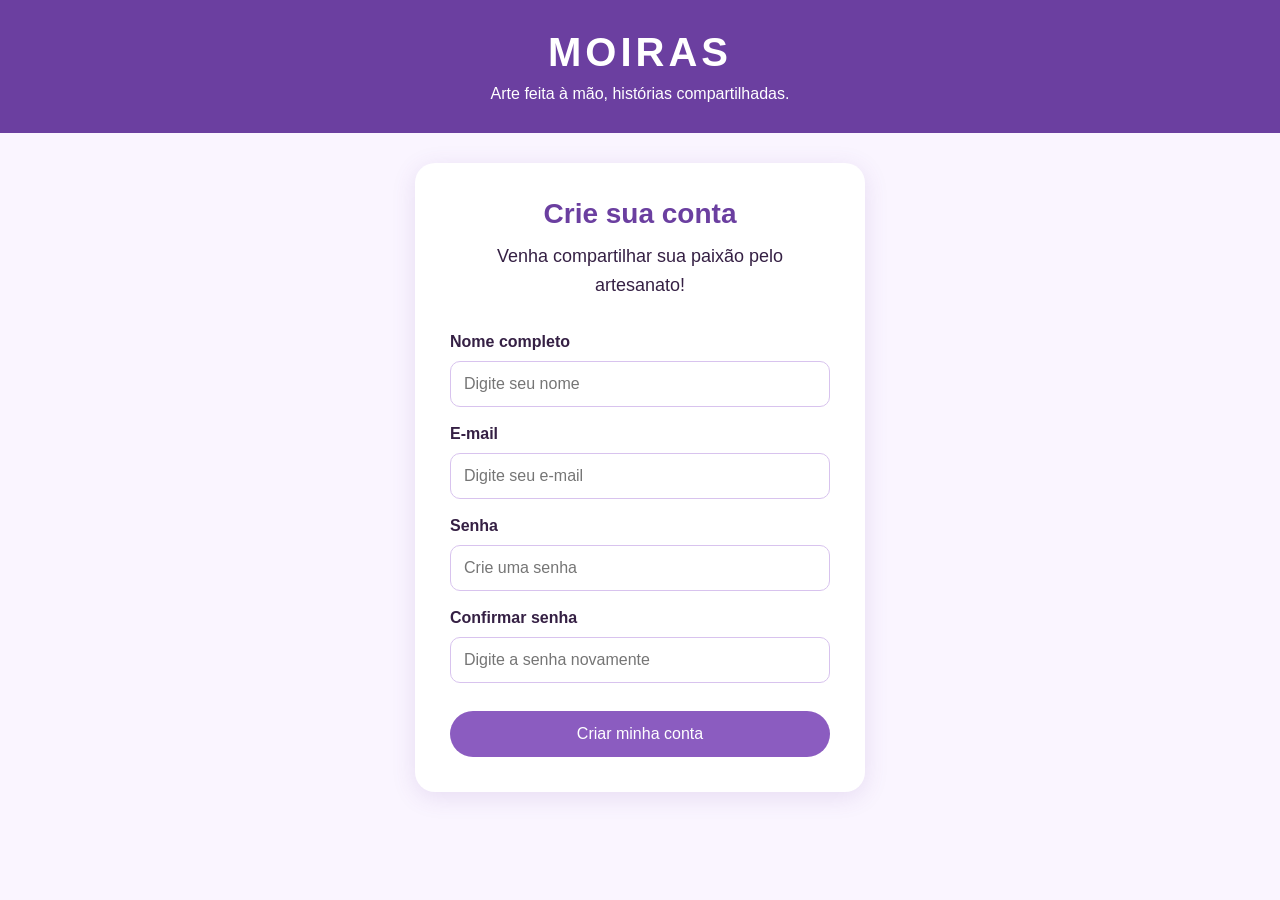
==== cadastro.html @ e97f810f "Atualiza funcionalidades da MOIRAS" ====
<!DOCTYPE html>
<html lang="pt-BR">
<head>
    <meta charset="UTF-8">
    <meta name="viewport" content="width=device-width, initial-scale=1.0">
    <title>Cadastro | MOIRAS</title>
    <link rel="stylesheet" href="style.css">
</head>
<body>

    <header>
        <h1>MOIRAS</h1>
        <p>Arte feita à mão, histórias compartilhadas.</p>
    </header>

    <main class="pagina-autenticacao">
        <section class="caixa-autenticacao">
            <h2>Crie sua conta </h2>
            <p>Venha compartilhar sua paixão pelo artesanato!</p>

           <form action="cadastro.php" method="POST" id="form-cadastro">
                <label for="nome">Nome completo</label>
                <input type="text" id="nome" name="nome"
                       placeholder="Digite seu nome" required>

                <label for="email">E-mail</label>
                <input type="email" id="email" name="email"
                       placeholder="Digite seu e-mail" required>

                <label for="senha">Senha</label>
                <input type="password" id="senha" name="senha"
                       placeholder="Crie uma senha" required minlength="6">

                <label for="confirmar-senha">Confirmar senha</label>
                <input type="password" id="confirmar-senha"
                       name="confirmar-senha"
                       placeholder="Digite a senha novamente"
                       required minlength="6">

                <button type="submit">Criar minha conta</button>
            </form>
---- style.css ----
* {
    margin: 0;
    padding: 0;
    box-sizing: border-box;
}

body {
    font-family: Arial, sans-serif;
    background-color: #faf5ff;
    color: #352044;
}

header {
    background-color: #6b3fa0;
    color: white;
    text-align: center;
    padding: 30px 20px;
}

header h1 {
    font-size: 40px;
    letter-spacing: 4px;
}

header p {
    margin-top: 10px;
}

main {
    width: 100%;
    max-width: 800px;
    margin: 60px auto;
    padding: 40px 20px;
    text-align: center;
}

main h2 {
    color: #6b3fa0;
    font-size: 32px;
    margin-bottom: 20px;
}

main p {
    font-size: 18px;
    line-height: 1.7;
    margin-bottom: 15px;
}

button {
    background-color: #8b5cc0;
    color: white;
    border: none;
    padding: 14px 28px;
    border-radius: 25px;
    font-size: 16px;
    cursor: pointer;
    margin-top: 20px;
}

button:hover {
    background-color: #5b2f87;
}

.menu {
    background-color: white;
    display: flex;
    justify-content: center;
    align-items: center;
    gap: 30px;
    padding: 18px;
    flex-wrap: wrap;
    box-shadow: 0 2px 8px #00000010;
}

.menu a {
    color: #6b3fa0;
    text-decoration: none;
    font-weight: bold;
    font-size: 16px;
    transition: color 0.3s ease;
}

.menu a:hover {
    color: #b08ae0;
}

.barra-pesquisa {
    display: flex;
    align-items: center;
    justify-content: center;
    gap: 10px;
    width: 100%;
    max-width: 700px;
    margin: 25px auto;
    padding: 0 20px;
}

.barra-pesquisa input {
    flex: 1;
    min-width: 0;
    padding: 13px 16px;
    border: 1px solid #d8c3ee;
    border-radius: 25px;
    font-size: 16px;
}

.categorias,
.publicacoes {
    padding: 40px 20px;
    text-align: center;
}

.categorias h2,
.publicacoes h2 {
    color: #6b3fa0;
    margin-bottom: 12px;
}

.lista-categorias,
.lista-publicacoes {
    display: flex;
    flex-wrap: wrap;
    justify-content: center;
    align-items: stretch;
    gap: 20px;
    margin-top: 25px;
}

.categoria {
    background-color: white;
    border-radius: 15px;
    padding: 25px;
    width: 180px;
    box-shadow: 0 3px 12px #00000010;
    cursor: pointer;
    transition: transform 0.3s ease, box-shadow 0.3s ease;
}

.categoria:hover {
    transform: translateY(-6px);
    box-shadow: 0 8px 20px #6b3fa033;
}

.categoria span {
    font-size: 40px;
}

.categoria h3 {
    color: #6b3fa0;
    margin-top: 12px;
}

.publicacao {
    background-color: white;
    border-radius: 16px;
    width: 280px;
    min-width: 0;
    overflow: hidden;
    box-shadow: 0 4px 14px #00000012;
    text-align: left;
    transition: transform 0.3s ease, box-shadow 0.3s ease;
}

.publicacao:hover {
    transform: translateY(-5px);
    box-shadow: 0 8px 22px #6b3fa033;
}

.imagem-publicacao {
    background-color: #eadcf8;
    min-height: 140px;
    display: flex;
    align-items: center;
    justify-content: center;
    font-size: 64px;
}

.imagem-publicacao img {
    display: block;
    width: 100%;
    height: 200px;
    object-fit: cover;
}

.conteudo-publicacao {
    padding: 20px;
}

.conteudo-publicacao h3 {
    color: #6b3fa0;
    margin-bottom: 10px;
}

.conteudo-publicacao p {
    line-height: 1.5;
    margin-bottom: 14px;
}

.conteudo-publicacao span {
    display: block;
    color: #777;
    font-size: 13px;
    margin-bottom: 12px;
}

.conteudo-publicacao button {
    margin-top: 0;
}


@media (max-width: 900px) {
    main {
        max-width: 100%;
        padding: 30px 20px;
    }

    .categoria {
        width: calc(50% - 20px);
    }

    .publicacao {
        width: calc(50% - 15px);
    }
}


@media (max-width: 600px) {
    header {
        padding: 24px 15px;
    }

    header h1 {
        font-size: 30px;
        letter-spacing: 3px;
    }

    .menu {
        gap: 10px;
        padding: 12px 8px;
    }

    .menu a {
        font-size: 13px;
        padding: 5px 2px;
    }

    main {
        margin: 20px auto;
        padding: 25px 15px;
    }

    main h2 {
        font-size: 25px;
    }

    main p {
        font-size: 16px;
    }

    .barra-pesquisa {
        flex-direction: column;
        padding: 0 15px;
    }

    .barra-pesquisa input,
    .barra-pesquisa button {
        width: 100%;
        max-width: 100%;
    }

    .categoria,
    .publicacao {
        width: 100%;
        max-width: 380px;
    }

    .lista-categorias,
    .lista-publicacoes {
        gap: 16px;
    }

    .conteudo-publicacao {
        padding: 16px;
    }
}

.pagina-autenticacao {
    min-height: 70vh;
    display: flex;
    justify-content: center;
    align-items: center;
    padding: 30px 20px;
    margin: 0 auto;
}

.caixa-autenticacao {
    background-color: white;
    width: 100%;
    max-width: 450px;
    padding: 35px;
    border-radius: 20px;
    box-shadow: 0 5px 25px #6b3fa022;
    text-align: left;
}

.caixa-autenticacao h2 {
    color: #6b3fa0;
    text-align: center;
    font-size: 28px;
    margin-bottom: 12px;
}

.caixa-autenticacao > p {
    text-align: center;
    line-height: 1.6;
    margin-bottom: 25px;
}

#form-cadastro {
    display: flex;
    flex-direction: column;
    gap: 10px;
}

#form-cadastro label {
    color: #352044;
    font-weight: bold;
    margin-top: 8px;
}

#form-cadastro input {
    width: 100%;
    padding: 13px;
    border: 1px solid #d8c3ee;
    border-radius: 10px;
    font-size: 16px;
    outline: none;
}

#form-cadastro input:focus {
    border-color: #8b5cc0;
    box-shadow: 0 0 0 3px #8b5cc022;
}

#form-cadastro button {
    width: 100%;
    margin-top: 18px;
}

.alternar-autenticacao {
    margin-top: 22px;
    font-size: 15px;
}

.caixa-autenticacao a {
    color: #6b3fa0;
    font-weight: bold;
    text-decoration: none;
}

.caixa-autenticacao a:hover {
    text-decoration: underline;
}

.voltar-inicio {
    display: block;
    text-align: center;
    margin-top: 18px;
}

@media (max-width: 480px) {
    .caixa-autenticacao {
        padding: 25px 20px;
    }
}
/* Logo do MOIRAS */
.logo-moiras {
    width: 180px;
    max-width: 80%;
    height: auto;
    display: block;
    margin: 10px auto;
}
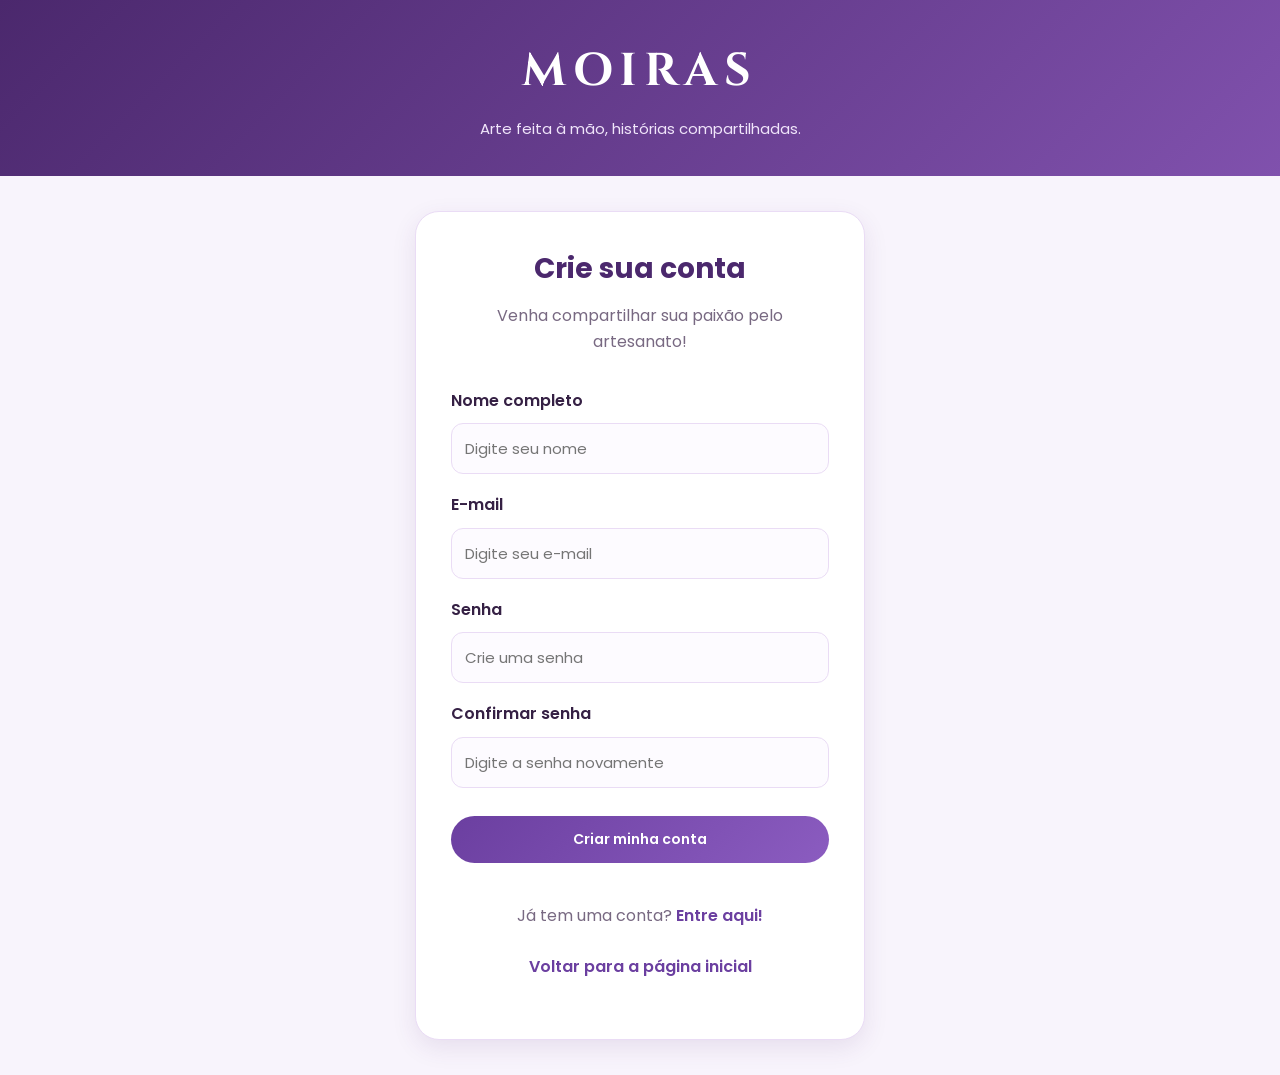
==== commit 0c7397d7: "teste" ====
--- a/cadastro.html
+++ b/cadastro.html
@@ -39,3 +39,16 @@
 
                 <button type="submit">Criar minha conta</button>
             </form>
+            <p class="mensagem-entrar">
+                Já tem uma conta?
+                <a href="login.html">Entre aqui!</a>
+            </p>
+
+            <p>
+                <a href="index.html">Voltar para a página inicial</a>
+            </p>
+        </section>
+    </main>
+
+</body>
+</html>
--- a/style.css
+++ b/style.css
@@ -1,3 +1,18 @@
+@import url('https://fonts.googleapis.com/css2?family=Cinzel:wght@400;500;600;700&family=Poppins:wght@300;400;500;600;700&display=swap');
+
+:root {
+    --roxo-escuro: #4b286d;
+    --roxo: #6b3fa0;
+    --roxo-medio: #8b5cc0;
+    --lilas: #c8a8e9;
+    --lilas-claro: #e6d6fa;
+    --fundo: #f8f4fc;
+    --branco: #ffffff;
+    --texto: #352044;
+    --texto-suave: #786982;
+    --borda: #eadcf5;
+    --sombra: 0 8px 25px rgba(75, 40, 109, 0.10);
+}
 
 * {
     margin: 0;
@@ -5,62 +20,40 @@
     box-sizing: border-box;
 }
 
+html {
+    scroll-behavior: smooth;
+}
+
 body {
-    font-family: Arial, sans-serif;
-    background-color: #faf5ff;
-    color: #352044;
-}
+    font-family: 'Poppins', Arial, sans-serif;
+    background: var(--fundo);
+    color: var(--texto);
+    line-height: 1.6;
+}
+
+/* CABEÇALHO */
 
 header {
-    background-color: #6b3fa0;
-    color: white;
-    text-align: center;
-    padding: 30px 20px;
+    background: linear-gradient(135deg, #4b286d, #8051ad);
+    color: var(--branco);
+    text-align: center;
+    padding: 35px 20px;
 }
 
 header h1 {
-    font-size: 40px;
-    letter-spacing: 4px;
+    font-family: 'Cinzel', serif;
+    font-size: 46px;
+    font-weight: 700;
+    letter-spacing: 7px;
 }
 
 header p {
-    margin-top: 10px;
-}
-
-main {
-    width: 100%;
-    max-width: 800px;
-    margin: 60px auto;
-    padding: 40px 20px;
-    text-align: center;
-}
-
-main h2 {
-    color: #6b3fa0;
-    font-size: 32px;
-    margin-bottom: 20px;
-}
-
-main p {
-    font-size: 18px;
-    line-height: 1.7;
-    margin-bottom: 15px;
-}
-
-button {
-    background-color: #8b5cc0;
-    color: white;
-    border: none;
-    padding: 14px 28px;
-    border-radius: 25px;
-    font-size: 16px;
-    cursor: pointer;
-    margin-top: 20px;
-}
-
-button:hover {
-    background-color: #5b2f87;
-}
+    margin-top: 8px;
+    font-size: 15px;
+    color: #f0e5fa;
+}
+
+/* MENU */
 
 .menu {
     background-color: white;
@@ -70,227 +63,271 @@
     gap: 30px;
     padding: 18px;
     flex-wrap: wrap;
-    box-shadow: 0 2px 8px #00000010;
+    gap: 32px;
+    padding: 18px 20px;
+    background: var(--branco);
+    box-shadow: 0 4px 15px rgba(75, 40, 109, 0.07);
+    position: sticky;
+    top: 0;
+    z-index: 10;
 }
 
 .menu a {
-    color: #6b3fa0;
+    color: var(--roxo-escuro);
     text-decoration: none;
-    font-weight: bold;
-    font-size: 16px;
-    transition: color 0.3s ease;
+    font-size: 14px;
+    font-weight: 600;
+    transition: color 0.3s, transform 0.3s;
 }
 
 .menu a:hover {
-    color: #b08ae0;
-}
+    color: var(--roxo-medio);
+    transform: translateY(-2px);
+}
+
+/* PESQUISA */
 
 .barra-pesquisa {
     display: flex;
     align-items: center;
-    justify-content: center;
-    gap: 10px;
-    width: 100%;
-    max-width: 700px;
-    margin: 25px auto;
-    padding: 0 20px;
+    gap: 12px;
+    width: 90%;
+    max-width: 720px;
+    margin: 35px auto;
 }
 
 .barra-pesquisa input {
     flex: 1;
     min-width: 0;
-    padding: 13px 16px;
-    border: 1px solid #d8c3ee;
-    border-radius: 25px;
-    font-size: 16px;
-}
+    padding: 15px 20px;
+    border: 1px solid var(--borda);
+    border-radius: 30px;
+    background: var(--branco);
+    color: var(--texto);
+    font-family: inherit;
+    font-size: 14px;
+    outline: none;
+    transition: 0.3s;
+}
+
+.barra-pesquisa input:focus {
+    border-color: var(--roxo-medio);
+    box-shadow: 0 0 0 4px rgba(139, 92, 192, 0.12);
+}
+
+/* BOTÕES */
+
+button,
+.botao-foto {
+    border: none;
+    border-radius: 30px;
+    padding: 13px 24px;
+    background: linear-gradient(135deg, var(--roxo), var(--roxo-medio));
+    color: var(--branco);
+    font-family: inherit;
+    font-size: 14px;
+    font-weight: 600;
+    cursor: pointer;
+    transition: transform 0.25s, box-shadow 0.25s;
+}
+
+button:hover,
+.botao-foto:hover {
+    transform: translateY(-2px);
+    box-shadow: 0 6px 16px rgba(107, 63, 160, 0.25);
+}
+
+/* CONTEÚDO PRINCIPAL */
+
+main {
+    width: 100%;
+    max-width: 1200px;
+    margin: 35px auto;
+    padding: 25px;
+    text-align: center;
+}
+
+main > h2 {
+    color: var(--roxo-escuro);
+    font-size: clamp(26px, 4vw, 38px);
+    line-height: 1.3;
+    margin-bottom: 16px;
+}
+
+main > p {
+    color: var(--texto-suave);
+    font-size: 15px;
+    margin-bottom: 12px;
+}
+
+.mensagem-entrar {
+    max-width: 500px;
+    margin: 30px auto 0;
+    color: var(--texto-suave);
+}
+
+/* SEÇÕES */
 
 .categorias,
-.publicacoes {
-    padding: 40px 20px;
-    text-align: center;
+.publicacoes,
+.secao-artistas,
+.secao-sobre {
+    padding: 55px 20px;
+    margin-top: 25px;
+    scroll-margin-top: 90px;
 }
 
 .categorias h2,
-.publicacoes h2 {
-    color: #6b3fa0;
+.publicacoes h2,
+.secao-artistas h2,
+.secao-sobre h2 {
+    color: var(--roxo-escuro);
+    font-size: clamp(23px, 3vw, 30px);
     margin-bottom: 12px;
 }
 
-.lista-categorias,
+.categorias > p,
+.publicacoes > p,
+.secao-artistas p,
+.secao-sobre p {
+    color: var(--texto-suave);
+    font-size: 15px;
+    max-width: 750px;
+    margin: 0 auto 15px;
+}
+
+/* CATEGORIAS */
+
+.lista-categorias {
+    display: grid;
+    grid-template-columns: repeat(4, minmax(0, 1fr));
+    gap: 22px;
+    margin-top: 30px;
+}
+
+.categoria {
+    background: var(--branco);
+    border: 1px solid var(--borda);
+    border-radius: 20px;
+    padding: 30px 15px;
+    box-shadow: var(--sombra);
+    cursor: pointer;
+    transition: transform 0.3s, box-shadow 0.3s;
+}
+
+.categoria:hover {
+    transform: translateY(-7px);
+    box-shadow: 0 14px 30px rgba(75, 40, 109, 0.14);
+}
+
+.categoria span {
+    display: block;
+    font-size: 42px;
+    margin-bottom: 10px;
+}
+
+.categoria h3 {
+    color: var(--roxo);
+    font-size: 17px;
+}
+
+/* PUBLICAÇÕES */
+
 .lista-publicacoes {
-    display: flex;
-    flex-wrap: wrap;
-    justify-content: center;
+    display: grid;
+    grid-template-columns: repeat(3, minmax(0, 1fr));
+    gap: 25px;
+    margin-top: 30px;
     align-items: stretch;
-    gap: 20px;
-    margin-top: 25px;
-}
-
-.categoria {
-    background-color: white;
-    border-radius: 15px;
-    padding: 25px;
-    width: 180px;
-    box-shadow: 0 3px 12px #00000010;
-    cursor: pointer;
-    transition: transform 0.3s ease, box-shadow 0.3s ease;
-}
-
-.categoria:hover {
-    transform: translateY(-6px);
-    box-shadow: 0 8px 20px #6b3fa033;
-}
-
-.categoria span {
-    font-size: 40px;
-}
-
-.categoria h3 {
-    color: #6b3fa0;
-    margin-top: 12px;
 }
 
 .publicacao {
-    background-color: white;
-    border-radius: 16px;
-    width: 280px;
-    min-width: 0;
+    background: var(--branco);
+    border: 1px solid var(--borda);
+    border-radius: 20px;
     overflow: hidden;
     box-shadow: 0 4px 14px #00000012;
     text-align: left;
-    transition: transform 0.3s ease, box-shadow 0.3s ease;
+    box-shadow: var(--sombra);
+    transition: transform 0.3s, box-shadow 0.3s;
 }
 
 .publicacao:hover {
     transform: translateY(-5px);
-    box-shadow: 0 8px 22px #6b3fa033;
+    box-shadow: 0 15px 30px rgba(75, 40, 109, 0.15);
 }
 
 .imagem-publicacao {
-    background-color: #eadcf8;
-    min-height: 140px;
-    display: flex;
-    align-items: center;
-    justify-content: center;
-    font-size: 64px;
+    width: 100%;
+    height: 250px;
+    overflow: hidden;
+    background: var(--lilas-claro);
 }
 
 .imagem-publicacao img {
     display: block;
     width: 100%;
-    height: 200px;
+    height: 100%;
     object-fit: cover;
+    transition: transform 0.4s;
+}
+
+.publicacao:hover .imagem-publicacao img {
+    transform: scale(1.04);
 }
 
 .conteudo-publicacao {
-    padding: 20px;
+    padding: 22px;
 }
 
 .conteudo-publicacao h3 {
-    color: #6b3fa0;
+    color: var(--roxo-escuro);
+    font-size: 18px;
     margin-bottom: 10px;
 }
 
 .conteudo-publicacao p {
-    line-height: 1.5;
-    margin-bottom: 14px;
+    color: var(--texto-suave);
+    font-size: 14px;
+    line-height: 1.7;
+    margin-bottom: 15px;
 }
 
 .conteudo-publicacao span {
     display: block;
-    color: #777;
+    color: var(--roxo);
     font-size: 13px;
-    margin-bottom: 12px;
+    font-weight: 600;
+    margin-bottom: 15px;
 }
 
 .conteudo-publicacao button {
-    margin-top: 0;
-}
-
-
-@media (max-width: 900px) {
-    main {
-        max-width: 100%;
-        padding: 30px 20px;
-    }
-
-    .categoria {
-        width: calc(50% - 20px);
-    }
-
-    .publicacao {
-        width: calc(50% - 15px);
-    }
-}
-
-
-@media (max-width: 600px) {
-    header {
-        padding: 24px 15px;
-    }
-
-    header h1 {
-        font-size: 30px;
-        letter-spacing: 3px;
-    }
-
-    .menu {
-        gap: 10px;
-        padding: 12px 8px;
-    }
-
-    .menu a {
-        font-size: 13px;
-        padding: 5px 2px;
-    }
-
-    main {
-        margin: 20px auto;
-        padding: 25px 15px;
-    }
-
-    main h2 {
-        font-size: 25px;
-    }
-
-    main p {
-        font-size: 16px;
-    }
-
-    .barra-pesquisa {
-        flex-direction: column;
-        padding: 0 15px;
-    }
-
-    .barra-pesquisa input,
-    .barra-pesquisa button {
-        width: 100%;
-        max-width: 100%;
-    }
-
-    .categoria,
-    .publicacao {
-        width: 100%;
-        max-width: 380px;
-    }
-
-    .lista-categorias,
-    .lista-publicacoes {
-        gap: 16px;
-    }
-
-    .conteudo-publicacao {
-        padding: 16px;
-    }
-}
+    padding: 9px 18px;
+}
+
+/* ARTISTAS E SOBRE */
+
+.secao-artistas,
+.secao-sobre {
+    background: var(--branco);
+    border: 1px solid var(--borda);
+    border-radius: 24px;
+    box-shadow: var(--sombra);
+}
+
+.secao-artistas p,
+.secao-sobre p {
+    line-height: 1.9;
+}
+
+/* LOGIN E CADASTRO */
 
 .pagina-autenticacao {
     min-height: 70vh;
     display: flex;
     justify-content: center;
     align-items: center;
-    padding: 30px 20px;
+    padding: 35px 20px;
     margin: 0 auto;
 }
 
@@ -299,13 +336,15 @@
     width: 100%;
     max-width: 450px;
     padding: 35px;
-    border-radius: 20px;
-    box-shadow: 0 5px 25px #6b3fa022;
+    background: var(--branco);
+    border: 1px solid var(--borda);
+    border-radius: 24px;
+    box-shadow: var(--sombra);
     text-align: left;
 }
 
 .caixa-autenticacao h2 {
-    color: #6b3fa0;
+    color: var(--roxo-escuro);
     text-align: center;
     font-size: 28px;
     margin-bottom: 12px;
@@ -313,7 +352,7 @@
 
 .caixa-autenticacao > p {
     text-align: center;
-    line-height: 1.6;
+    color: var(--texto-suave);
     margin-bottom: 25px;
 }
 
@@ -323,24 +362,30 @@
     gap: 10px;
 }
 
-#form-cadastro label {
-    color: #352044;
-    font-weight: bold;
+#form-cadastro label,
+.caixa-autenticacao label {
+    color: var(--texto);
+    font-weight: 600;
     margin-top: 8px;
 }
 
-#form-cadastro input {
+#form-cadastro input,
+.caixa-autenticacao input {
     width: 100%;
     padding: 13px;
-    border: 1px solid #d8c3ee;
-    border-radius: 10px;
-    font-size: 16px;
+    border: 1px solid var(--borda);
+    border-radius: 12px;
+    background: #fdfbff;
+    color: var(--texto);
+    font-family: inherit;
+    font-size: 15px;
     outline: none;
 }
 
-#form-cadastro input:focus {
-    border-color: #8b5cc0;
-    box-shadow: 0 0 0 3px #8b5cc022;
+#form-cadastro input:focus,
+.caixa-autenticacao input:focus {
+    border-color: var(--roxo-medio);
+    box-shadow: 0 0 0 3px rgba(139, 92, 192, 0.12);
 }
 
 #form-cadastro button {
@@ -350,16 +395,18 @@
 
 .alternar-autenticacao {
     margin-top: 22px;
-    font-size: 15px;
-}
-
-.caixa-autenticacao a {
-    color: #6b3fa0;
-    font-weight: bold;
+    font-size: 14px;
+}
+
+.caixa-autenticacao a,
+.voltar-inicio {
+    color: var(--roxo);
+    font-weight: 600;
     text-decoration: none;
 }
 
-.caixa-autenticacao a:hover {
+.caixa-autenticacao a:hover,
+.voltar-inicio:hover {
     text-decoration: underline;
 }
 
@@ -369,16 +416,245 @@
     margin-top: 18px;
 }
 
-@media (max-width: 480px) {
-    .caixa-autenticacao {
-        padding: 25px 20px;
-    }
-}
-/* Logo do MOIRAS */
+/* PERFIL */
+
+.pagina-perfil {
+    width: 100%;
+    max-width: 1000px;
+    margin: 40px auto;
+    padding: 20px;
+}
+
+.cabecalho-perfil {
+    background: var(--branco);
+    border: 1px solid var(--borda);
+    border-radius: 25px;
+    padding: 40px 25px;
+    text-align: center;
+    box-shadow: var(--sombra);
+}
+
+.area-foto-perfil {
+    display: flex;
+    flex-direction: column;
+    align-items: center;
+    gap: 12px;
+    margin-bottom: 20px;
+}
+
+.foto-perfil {
+    width: 130px;
+    height: 130px;
+    object-fit: cover;
+    margin: 0 auto 20px;
+    border-radius: 50%;
+    background: linear-gradient(135deg, var(--lilas), var(--roxo));
+    border: 5px solid var(--branco);
+    box-shadow: var(--sombra);
+}
+
+.cabecalho-perfil h2,
+.trabalhos-perfil h2 {
+    color: var(--roxo-escuro);
+    margin-bottom: 10px;
+}
+
+.usuario-perfil {
+    color: var(--roxo);
+    font-size: 14px;
+    margin-bottom: 20px;
+}
+
+.bio-perfil {
+    max-width: 600px;
+    margin: 0 auto 20px;
+    line-height: 1.8;
+    color: #352044;
+}
+
+.especialidades {
+    display: flex;
+    justify-content: center;
+    flex-wrap: wrap;
+    gap: 10px;
+    margin: 25px 0;
+}
+
+.especialidades span {
+    background: var(--lilas-claro);
+    color: var(--roxo-escuro);
+    border-radius: 20px;
+    padding: 9px 16px;
+    font-size: 13px;
+    font-weight: 600;
+}
+
+.trabalhos-perfil {
+    margin-top: 40px;
+    text-align: center;
+}
+
+.trabalhos-perfil h2 {
+    color: #6B3FA0;
+    font-size: 28px;
+    margin-bottom: 15px;
+}
+
+.trabalhos-perfil > p {
+    line-height: 1.7;
+    margin-bottom: 20px;
+    color: var(--texto-suave);
+}
+
+/* LOGO */
+
 .logo-moiras {
+    display: block;
     width: 180px;
     max-width: 80%;
     height: auto;
-    display: block;
     margin: 10px auto;
+}
+
+/* CELULARES E TABLETS */
+
+@media (max-width: 850px) {
+    .lista-categorias {
+        grid-template-columns: repeat(2, minmax(0, 1fr));
+    }
+
+    .lista-publicacoes {
+        grid-template-columns: repeat(2, minmax(0, 1fr));
+    }
+
+    .menu {
+        gap: 18px;
+    }
+}
+
+@media (max-width: 600px) {
+    header {
+        padding: 28px 15px;
+    }
+
+    header h1 {
+        font-size: 34px;
+        letter-spacing: 4px;
+    }
+
+    .menu {
+        gap: 12px;
+        padding: 14px 10px;
+    }
+
+    .menu a {
+        font-size: 12px;
+    }
+
+    main {
+        margin: 20px auto;
+        padding: 18px 14px;
+    }
+
+    .barra-pesquisa {
+        flex-direction: column;
+        width: 92%;
+    }
+
+    .barra-pesquisa input,
+    .barra-pesquisa button {
+        width: 100%;
+    }
+
+    .categorias,
+    .publicacoes,
+    .secao-artistas,
+    .secao-sobre {
+        padding: 30px 12px;
+    }
+
+    .lista-publicacoes {
+        grid-template-columns: 1fr;
+    }
+
+    .lista-categorias {
+        gap: 12px;
+    }
+
+    .categoria {
+        padding: 22px 10px;
+    }
+
+    .imagem-publicacao {
+        height: 260px;
+    }
+
+    .caixa-autenticacao {
+        padding: 25px 20px;
+    }
+
+    .pagina-perfil {
+        margin: 20px auto;
+        padding: 12px;
+    }
+
+    .cabecalho-perfil {
+        padding: 30px 18px;
+    }
+
+    .area-foto-perfil {
+    display: flex;
+    flex-direction: column;
+    align-items: center;
+    gap: 12px;
+    margin-bottom: 20px;
+}
+
+.foto-perfil {
+    width: 130px;
+    height: 130px;
+    margin: 0;
+    border-radius: 50%;
+    object-fit: cover;
+    background: linear-gradient(135deg, #B08AE0, #6B3FA0);
+    border: 5px solid #FFFFFF;
+    box-shadow: 0 4px 15px rgba(107, 63, 160, 0.20);
+}
+
+.botao-foto {
+    display: inline-block;
+    background: #8E5BC2;
+    color: #FFFFFF;
+    padding: 12px 24px;
+    border-radius: 25px;
+    cursor: pointer;
+    font-size: 15px;
+    font-weight: bold;
+    box-shadow: 0 4px 10px rgba(107, 63, 160, 0.20);
+    transition: all 0.3s ease;
+}
+
+.botao-foto:hover {
+    background: #6B3FA0;
+    transform: translateY(-3px);
+    box-shadow: 0 6px 15px rgba(107, 63, 160, 0.30);
+}
+
+.botao-foto:hover {
+    background: #C8A8E9;
+    transform: translateY(-2px);
+}
+
+    .cabecalho-perfil h2 {
+        font-size: 25px;
+    }
+}
+.mensagem-entrar {
+    margin: 40px auto 10px;
+    max-width: 500px;
+    color: #6B3FA0;
+    font-size: 16px;
+    line-height: 1.6;
+    text-align: center;
+    padding: 0 20px;
 }
